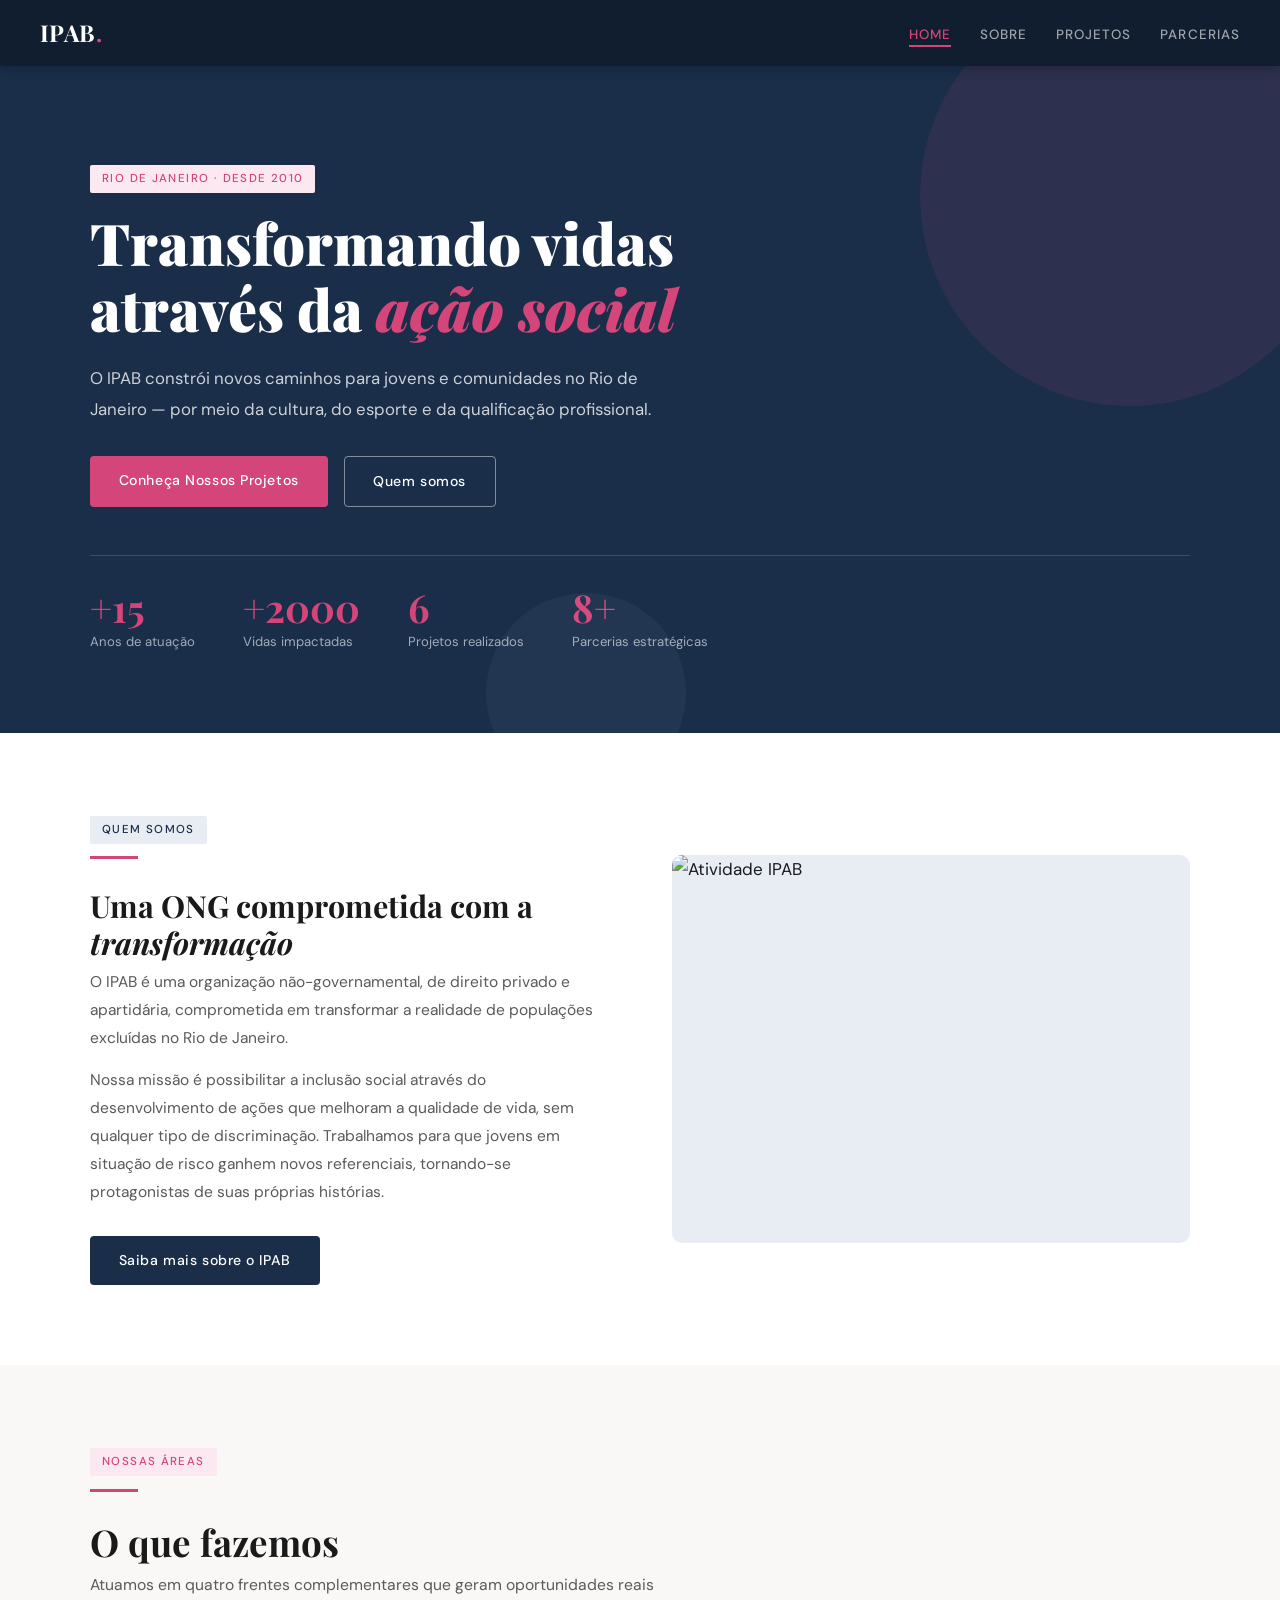
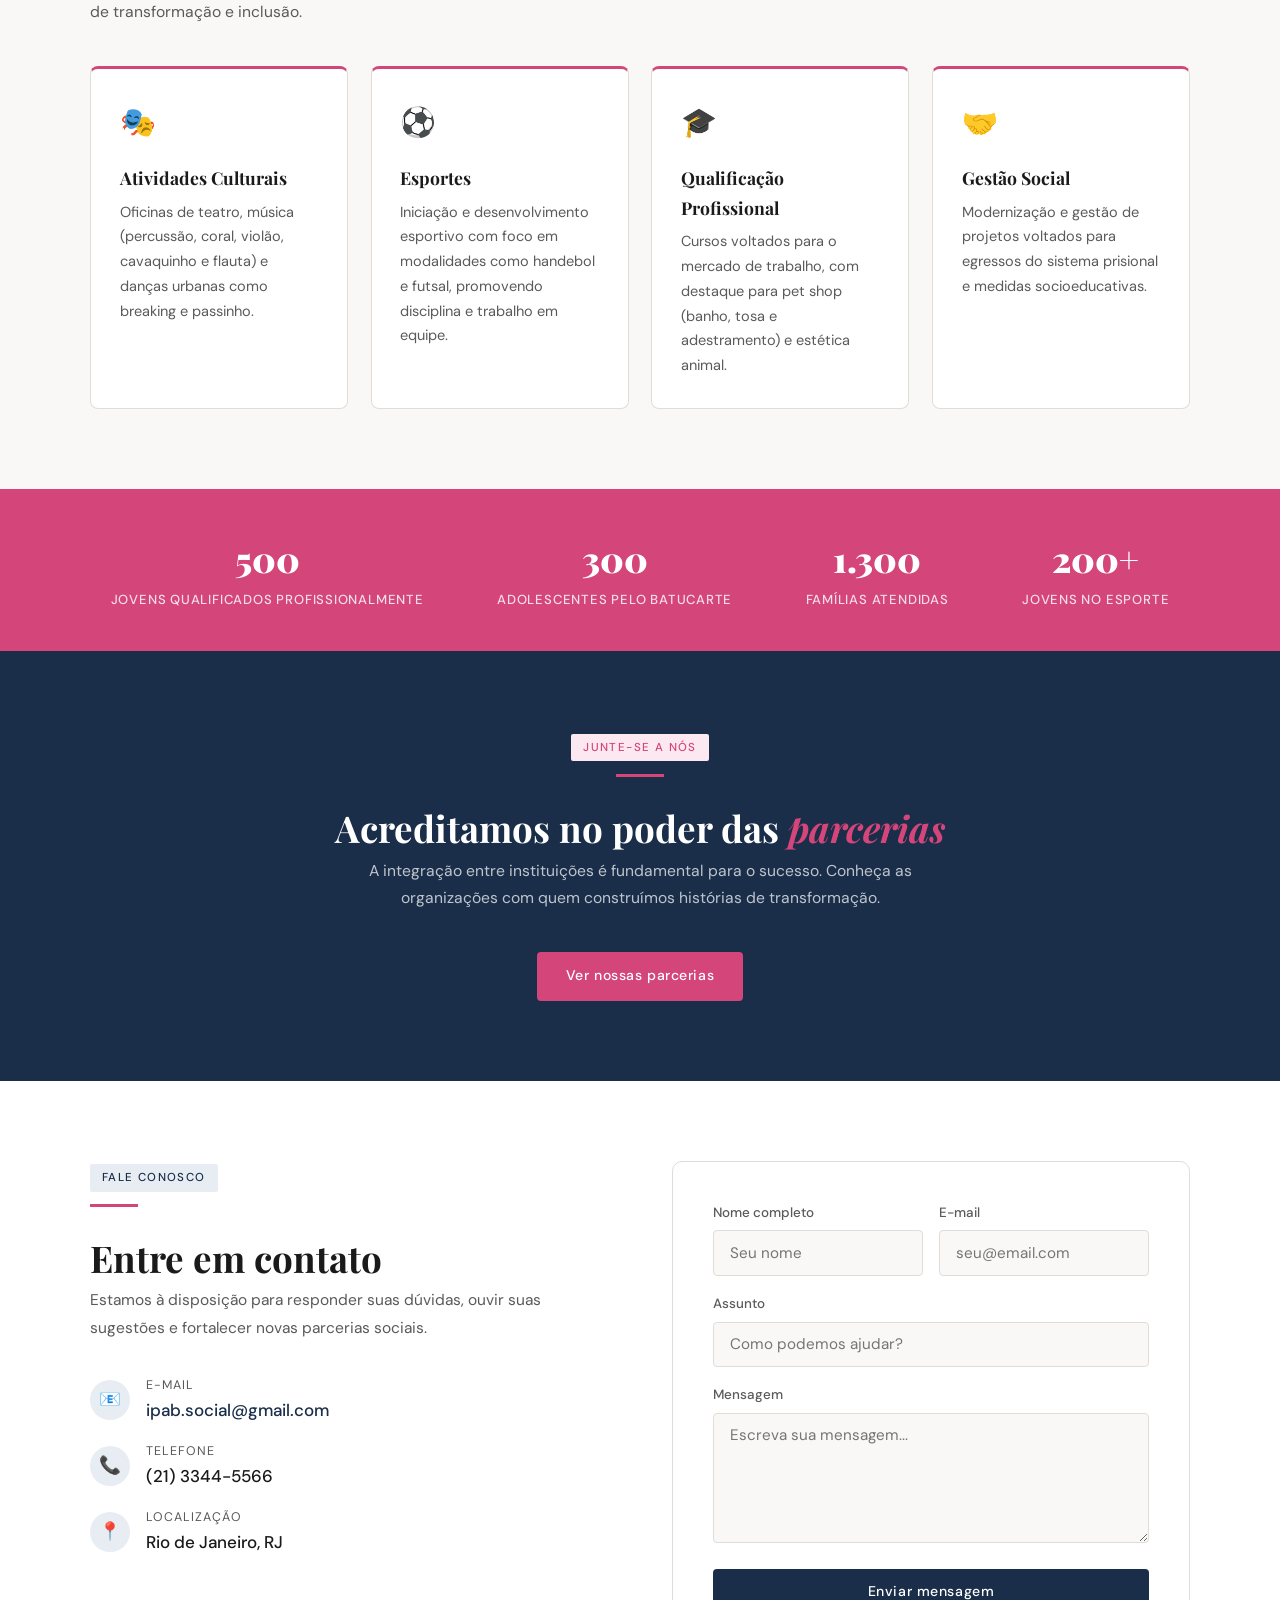
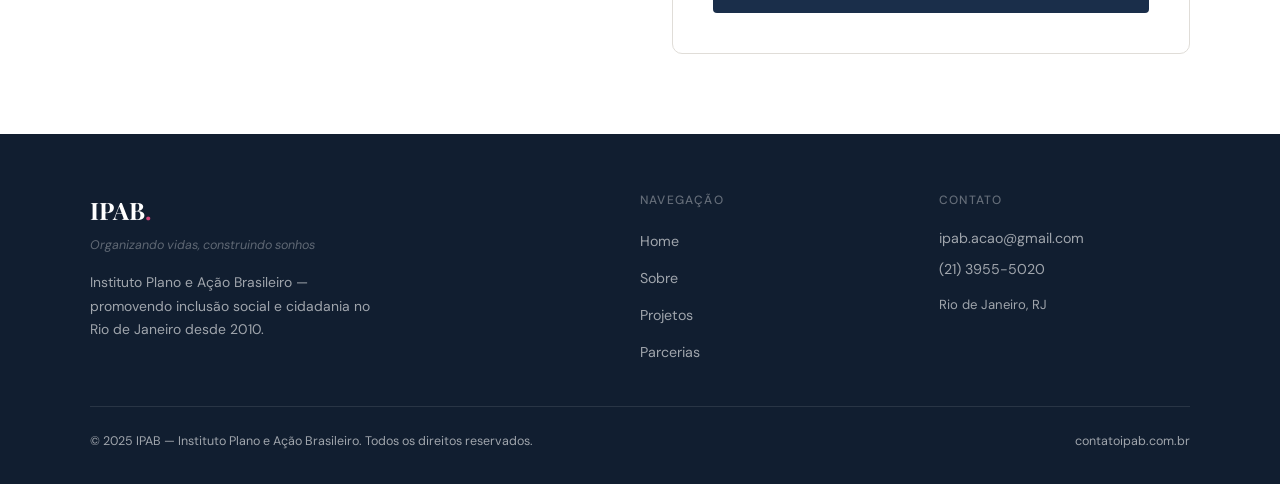
==== index.html @ f0579f7f "create and upload .html and .css files" ====
<!DOCTYPE html>
<html lang="pt-BR">
<head>
  <meta charset="UTF-8" />
  <meta name="viewport" content="width=device-width, initial-scale=1.0" />
  <title>IPAB — Instituto Plano e Ação Brasileiro</title>
  <meta name="description" content="Desde 2010, o IPAB constrói novos caminhos para jovens e comunidades no Rio de Janeiro através da cultura, esporte e qualificação profissional." />
  <link rel="stylesheet" href="style.css" />
</head>
<body>

<!-- NAV -->
<nav>
  <a class="nav-logo" href="index.html">IPAB<span>.</span></a>
  <button class="nav-toggle" aria-label="Menu" onclick="document.querySelector('nav ul').classList.toggle('aberto')">
    <span></span><span></span><span></span>
  </button>
  <ul>
    <li><a href="index.html" class="ativo">Home</a></li>
    <li><a href="sobre.html">Sobre</a></li>
    <li><a href="projetos.html">Projetos</a></li>
    <li><a href="parcerias.html">Parcerias</a></li>
  </ul>
</nav>

<!-- HERO -->
<div class="hero">
  <div class="hero-inner">
    <span class="tag">Rio de Janeiro · Desde 2010</span>
    <h1>Transformando vidas<br>através da <em>ação social</em></h1>
    <p class="sub">O IPAB constrói novos caminhos para jovens e comunidades no Rio de Janeiro — por meio da cultura, do esporte e da qualificação profissional.</p>
    <div style="margin-top:2rem; display:flex; gap:1rem; flex-wrap:wrap;">
      <a class="btn btn-rosa" href="projetos.html">Conheça Nossos Projetos</a>
      <a class="btn btn-outline" href="sobre.html">Quem somos</a>
    </div>
    <div class="hero-stats">
      <div>
        <div class="stat-num">+15</div>
        <div class="stat-label">Anos de atuação</div>
      </div>
      <div>
        <div class="stat-num">+2000</div>
        <div class="stat-label">Vidas impactadas</div>
      </div>
      <div>
        <div class="stat-num">6</div>
        <div class="stat-label">Projetos realizados</div>
      </div>
      <div>
        <div class="stat-num">8+</div>
        <div class="stat-label">Parcerias estratégicas</div>
      </div>
    </div>
  </div>
</div>

<!-- QUEM SOMOS -->
<section class="alt">
  <div class="section-inner">
    <div class="sobre-grid">
      <div class="sobre-text">
        <span class="tag" style="background:var(--azul-pale);color:var(--azul);">Quem somos</span>
        <div class="divider"></div>
        <h2 class="section-title">Uma ONG comprometida com a <em style="font-style:italic">transformação</em></h2>
        <p>O IPAB é uma organização não-governamental, de direito privado e apartidária, comprometida em transformar a realidade de populações excluídas no Rio de Janeiro.</p>
        <p>Nossa missão é possibilitar a inclusão social através do desenvolvimento de ações que melhoram a qualidade de vida, sem qualquer tipo de discriminação. Trabalhamos para que jovens em situação de risco ganhem novos referenciais, tornando-se protagonistas de suas próprias histórias.</p>
        <div style="margin-top:1.8rem;">
          <a class="btn btn-azul" href="sobre.html">Saiba mais sobre o IPAB</a>
        </div>
      </div>
      <div class="sobre-img">
        <img src="https://assets.zyrosite.com/cdn-cgi/image/format=auto,w=768,fit=crop/CLZD25CgJpuXaBjR/1-ECjZ6JQ8iOR2W0F1.png" alt="Atividade IPAB" />
      </div>
    </div>
  </div>
</section>

<!-- O QUE FAZEMOS -->
<section>
  <div class="section-inner">
    <span class="tag">Nossas Áreas</span>
    <div class="divider"></div>
    <h2 class="section-title">O que fazemos</h2>
    <p class="section-sub">Atuamos em quatro frentes complementares que geram oportunidades reais de transformação e inclusão.</p>
    <div class="card-grid">
      <div class="card">
        <div class="card-icon">🎭</div>
        <h3>Atividades Culturais</h3>
        <p>Oficinas de teatro, música (percussão, coral, violão, cavaquinho e flauta) e danças urbanas como breaking e passinho.</p>
      </div>
      <div class="card">
        <div class="card-icon">⚽</div>
        <h3>Esportes</h3>
        <p>Iniciação e desenvolvimento esportivo com foco em modalidades como handebol e futsal, promovendo disciplina e trabalho em equipe.</p>
      </div>
      <div class="card">
        <div class="card-icon">🎓</div>
        <h3>Qualificação Profissional</h3>
        <p>Cursos voltados para o mercado de trabalho, com destaque para pet shop (banho, tosa e adestramento) e estética animal.</p>
      </div>
      <div class="card">
        <div class="card-icon">🤝</div>
        <h3>Gestão Social</h3>
        <p>Modernização e gestão de projetos voltados para egressos do sistema prisional e medidas socioeducativas.</p>
      </div>
    </div>
  </div>
</section>

<!-- NÚMEROS -->
<div class="info-bar">
  <div class="info-bar-inner">
    <div class="info-item">
      <div class="num">500</div>
      <div class="lbl">Jovens qualificados profissionalmente</div>
    </div>
    <div class="info-item">
      <div class="num">300</div>
      <div class="lbl">Adolescentes pelo Batucarte</div>
    </div>
    <div class="info-item">
      <div class="num">1.300</div>
      <div class="lbl">Famílias atendidas</div>
    </div>
    <div class="info-item">
      <div class="num">200+</div>
      <div class="lbl">Jovens no esporte</div>
    </div>
  </div>
</div>

<!-- CTA PARCERIAS -->
<section class="azul">
  <div class="section-inner" style="text-align:center; max-width:640px;">
    <span class="tag">Junte-se a nós</span>
    <div class="divider" style="margin:0.8rem auto 1.8rem;"></div>
    <h2 class="section-title" style="color:var(--branco);">Acreditamos no poder das <em style="font-style:italic;color:var(--rosa)">parcerias</em></h2>
    <p class="section-sub" style="color:rgba(255,255,255,0.72); max-width:100%;">A integração entre instituições é fundamental para o sucesso. Conheça as organizações com quem construímos histórias de transformação.</p>
    <a class="btn btn-rosa" href="parcerias.html">Ver nossas parcerias</a>
  </div>
</section>

<!-- CONTATO RÁPIDO -->
<section class="alt" id="contato">
  <div class="section-inner">
    <div style="display:grid; grid-template-columns:1fr 1fr; gap:4rem; align-items:start;">
      <div>
        <span class="tag" style="background:var(--azul-pale);color:var(--azul);">Fale conosco</span>
        <div class="divider"></div>
        <h2 class="section-title">Entre em contato</h2>
        <p style="color:var(--cinza); font-size:0.97rem; line-height:1.8; margin-bottom:2rem;">Estamos à disposição para responder suas dúvidas, ouvir suas sugestões e fortalecer novas parcerias sociais.</p>
        <div style="display:flex; flex-direction:column; gap:1rem;">
          <div style="display:flex; align-items:center; gap:1rem;">
            <div style="width:40px;height:40px;border-radius:50%;background:var(--azul-pale);display:flex;align-items:center;justify-content:center;font-size:1.1rem;">📧</div>
            <div>
              <div style="font-size:0.78rem;color:var(--cinza);text-transform:uppercase;letter-spacing:0.08em;">E-mail</div>
              <a href="mailto:ipab.social@gmail.com" style="color:var(--azul);font-weight:500;text-decoration:none;">ipab.social@gmail.com</a>
            </div>
          </div>
          <div style="display:flex; align-items:center; gap:1rem;">
            <div style="width:40px;height:40px;border-radius:50%;background:var(--azul-pale);display:flex;align-items:center;justify-content:center;font-size:1.1rem;">📞</div>
            <div>
              <div style="font-size:0.78rem;color:var(--cinza);text-transform:uppercase;letter-spacing:0.08em;">Telefone</div>
              <span style="color:var(--escuro);font-weight:500;">(21) 3344-5566</span>
            </div>
          </div>
          <div style="display:flex; align-items:center; gap:1rem;">
            <div style="width:40px;height:40px;border-radius:50%;background:var(--azul-pale);display:flex;align-items:center;justify-content:center;font-size:1.1rem;">📍</div>
            <div>
              <div style="font-size:0.78rem;color:var(--cinza);text-transform:uppercase;letter-spacing:0.08em;">Localização</div>
              <span style="color:var(--escuro);font-weight:500;">Rio de Janeiro, RJ</span>
            </div>
          </div>
        </div>
      </div>
      <div class="form-wrap">
        <div class="form-row">
          <div class="form-group">
            <label for="nome">Nome completo</label>
            <input type="text" id="nome" placeholder="Seu nome" />
          </div>
          <div class="form-group">
            <label for="email">E-mail</label>
            <input type="email" id="email" placeholder="seu@email.com" />
          </div>
        </div>
        <div class="form-group">
          <label for="assunto">Assunto</label>
          <input type="text" id="assunto" placeholder="Como podemos ajudar?" />
        </div>
        <div class="form-group">
          <label for="msg">Mensagem</label>
          <textarea id="msg" placeholder="Escreva sua mensagem..."></textarea>
        </div>
        <button class="btn btn-azul" style="width:100%;" onclick="alert('Mensagem enviada! Entraremos em contato em breve.')">Enviar mensagem</button>
      </div>
    </div>
  </div>
</section>

<!-- FOOTER -->
<footer>
  <div class="footer-inner">
    <div>
      <div class="f-logo">IPAB<span>.</span></div>
      <div class="f-slogan">Organizando vidas, construindo sonhos</div>
      <p class="f-desc">Instituto Plano e Ação Brasileiro — promovendo inclusão social e cidadania no Rio de Janeiro desde 2010.</p>
    </div>
    <div>
      <h4>Navegação</h4>
      <ul>
        <li><a href="index.html">Home</a></li>
        <li><a href="sobre.html">Sobre</a></li>
        <li><a href="projetos.html">Projetos</a></li>
        <li><a href="parcerias.html">Parcerias</a></li>
      </ul>
    </div>
    <div class="f-contact">
      <h4>Contato</h4>
      <p><a href="mailto:ipab.acao@gmail.com">ipab.acao@gmail.com</a></p>
      <p>(21) 3955-5020</p>
      <p style="margin-top:0.8rem; font-size:0.82rem;">Rio de Janeiro, RJ</p>
    </div>
  </div>
  <div class="footer-bottom">
    <span>© 2025 IPAB — Instituto Plano e Ação Brasileiro. Todos os direitos reservados.</span>
    <span>contatoipab.com.br</span>
  </div>
</footer>

</body>
</html>
---- style.css ----
@import url('https://fonts.googleapis.com/css2?family=Playfair+Display:ital,wght@0,700;0,900;1,700&family=DM+Sans:wght@300;400;500&display=swap');

*, *::before, *::after { box-sizing: border-box; margin: 0; padding: 0; }

:root {
  --azul:         #1a2e4a;
  --azul-escuro:  #111e30;
  --azul-hover:   #253d61;
  --azul-pale:    #e8edf4;
  --rosa:         #d4457a;
  --rosa-hover:   #bc3568;
  --rosa-pale:    #fce8f0;
  --creme:        #f9f8f6;
  --escuro:       #1a1a1a;
  --cinza:        #5a5a5a;
  --cinza-claro:  #e0ddd8;
  --branco:       #ffffff;
  --serif: 'Playfair Display', Georgia, serif;
  --sans:  'DM Sans', system-ui, sans-serif;
  --max:   1100px;
}

html { scroll-behavior: smooth; }
body {
  font-family: var(--sans);
  background: var(--creme);
  color: var(--escuro);
  font-size: 17px;
  line-height: 1.7;
}

.container { max-width: var(--max); margin: 0 auto; padding: 0 2rem; }
.tag {
  display: inline-block;
  background: var(--rosa-pale); color: var(--rosa);
  font-size: 0.72rem; font-weight: 500;
  letter-spacing: 0.12em; text-transform: uppercase;
  padding: 4px 12px; border-radius: 2px;
}
.tag-azul {
  background: var(--azul-pale); color: var(--azul);
}
.divider { width: 48px; height: 3px; background: var(--rosa); margin: 0.8rem 0 1.8rem; }

/* NAV */
nav {
  position: sticky; top: 0; z-index: 200;
  background: var(--azul-escuro);
  height: 66px; display: flex; align-items: center;
  justify-content: space-between; padding: 0 2.5rem;
  box-shadow: 0 2px 12px rgba(0,0,0,0.25);
}
.nav-logo {
  font-family: var(--serif); font-size: 1.45rem; font-weight: 700;
  color: var(--branco); text-decoration: none; letter-spacing: 0.02em;
}
.nav-logo span { color: var(--rosa); }
nav ul { list-style: none; display: flex; gap: 1.8rem; }
nav ul a {
  font-size: 0.84rem; font-weight: 500; letter-spacing: 0.08em;
  text-transform: uppercase; color: rgba(255,255,255,0.6);
  text-decoration: none; padding-bottom: 2px;
  border-bottom: 2px solid transparent;
  transition: color 0.2s, border-color 0.2s;
}
nav ul a:hover { color: var(--branco); }
nav ul a.ativo { color: var(--rosa); border-bottom-color: var(--rosa); }
.nav-toggle {
  display: none; background: none; border: none;
  cursor: pointer; flex-direction: column; gap: 5px; padding: 4px;
}
.nav-toggle span { display: block; width: 24px; height: 2px; background: var(--branco); border-radius: 2px; }

@media (max-width: 720px) {
  .nav-toggle { display: flex; }
  nav ul {
    display: none; flex-direction: column; gap: 0;
    position: absolute; top: 66px; left: 0; right: 0;
    background: var(--azul-escuro); padding: 1rem 0;
    box-shadow: 0 8px 20px rgba(0,0,0,0.2);
  }
  nav ul.aberto { display: flex; }
  nav ul a { padding: 0.75rem 2.5rem; border-bottom: none; }
  nav { position: relative; }
}

/* HERO */
.hero {
  background: var(--azul); color: var(--branco);
  padding: 6rem 2.5rem 5rem; position: relative; overflow: hidden;
}
.hero::before {
  content: ''; position: absolute; top: -80px; right: -60px;
  width: 420px; height: 420px; border-radius: 50%;
  background: rgba(212,69,122,0.10); pointer-events: none;
}
.hero::after {
  content: ''; position: absolute; bottom: -60px; left: 38%;
  width: 200px; height: 200px; border-radius: 50%;
  background: rgba(255,255,255,0.04); pointer-events: none;
}
.hero-inner { max-width: var(--max); margin: 0 auto; position: relative; }
.hero h1 {
  font-family: var(--serif);
  font-size: clamp(2.2rem, 4.5vw, 3.8rem);
  font-weight: 900; line-height: 1.15;
  margin: 1rem 0 1.4rem;
}
.hero h1 em { font-style: italic; color: var(--rosa); }
.hero .sub {
  font-size: 1.05rem; color: rgba(255,255,255,0.78);
  max-width: 580px; line-height: 1.8;
}
.hero-stats {
  display: flex; gap: 3rem; flex-wrap: wrap;
  margin-top: 3rem; padding-top: 2rem;
  border-top: 1px solid rgba(255,255,255,0.15);
}
.stat-num { font-family: var(--serif); font-size: 2.4rem; font-weight: 700; color: var(--rosa); line-height: 1; }
.stat-label { font-size: 0.82rem; color: rgba(255,255,255,0.6); margin-top: 4px; }

/* SECTIONS */
section { padding: 5rem 2.5rem; }
section.alt { background: var(--branco); }
section.azul { background: var(--azul); color: var(--branco); }
.section-inner { max-width: var(--max); margin: 0 auto; }
.section-title {
  font-family: var(--serif);
  font-size: clamp(1.7rem, 3vw, 2.3rem);
  font-weight: 700; line-height: 1.2; margin-bottom: 0.4rem;
}
.section-sub {
  font-size: 0.98rem; color: var(--cinza);
  max-width: 580px; line-height: 1.75; margin-bottom: 2.5rem;
}
section.azul .section-sub { color: rgba(255,255,255,0.72); }

/* BUTTON */
.btn {
  display: inline-block; padding: 0.8rem 1.8rem;
  border-radius: 4px; font-family: var(--sans);
  font-size: 0.88rem; font-weight: 500; letter-spacing: 0.04em;
  text-decoration: none; cursor: pointer; border: none;
  transition: background 0.2s, transform 0.15s;
}
.btn-rosa { background: var(--rosa); color: var(--branco); }
.btn-rosa:hover { background: var(--rosa-hover); transform: translateY(-1px); }
.btn-azul { background: var(--azul); color: var(--branco); }
.btn-azul:hover { background: var(--azul-hover); transform: translateY(-1px); }
.btn-outline { background: transparent; color: var(--branco); border: 1.5px solid rgba(255,255,255,0.45); }
.btn-outline:hover { background: rgba(255,255,255,0.1); }

/* SERVICE CARDS */
.card-grid {
  display: grid; grid-template-columns: repeat(auto-fit, minmax(230px, 1fr));
  gap: 1.4rem; margin-top: 2rem;
}
.card {
  background: var(--branco); border: 1px solid var(--cinza-claro);
  border-radius: 8px; padding: 1.8rem;
  border-top: 3px solid var(--rosa);
  transition: box-shadow 0.2s, transform 0.2s;
}
.card:hover { box-shadow: 0 6px 24px rgba(0,0,0,0.08); transform: translateY(-2px); }
.card-icon { font-size: 1.8rem; margin-bottom: 1rem; }
.card h3 { font-family: var(--serif); font-size: 1.1rem; margin-bottom: 0.5rem; }
.card p { font-size: 0.91rem; color: var(--cinza); line-height: 1.7; }

/* PROJETO CARDS */
.projetos-grid {
  display: grid; grid-template-columns: repeat(auto-fit, minmax(300px, 1fr));
  gap: 1.6rem; margin-top: 2rem;
}
.projeto-card {
  background: var(--branco); border: 1px solid var(--cinza-claro);
  border-radius: 8px; overflow: hidden;
  display: flex; flex-direction: column;
  transition: box-shadow 0.2s, transform 0.2s;
}
.projeto-card:hover { box-shadow: 0 8px 28px rgba(0,0,0,0.09); transform: translateY(-2px); }
.projeto-header {
  background: var(--azul-pale); padding: 1.4rem 1.7rem 1.2rem;
  border-bottom: 3px solid var(--rosa);
}
.projeto-header .periodo {
  font-size: 0.72rem; font-weight: 500; color: var(--azul);
  letter-spacing: 0.1em; text-transform: uppercase; margin-bottom: 0.4rem;
}
.projeto-header h3 { font-family: var(--serif); font-size: 1.1rem; color: var(--azul-escuro); line-height: 1.3; }
.projeto-body { padding: 1.3rem 1.7rem 1.7rem; flex: 1; }
.projeto-body .parceiro { font-size: 0.78rem; color: var(--cinza); font-style: italic; margin-bottom: 0.7rem; }
.projeto-body p { font-size: 0.91rem; color: var(--cinza); line-height: 1.7; }
.projeto-impacto {
  display: flex; align-items: center; gap: 0.5rem;
  margin-top: 1rem; padding-top: 1rem;
  border-top: 1px solid var(--cinza-claro);
  font-size: 0.84rem; color: var(--azul); font-weight: 500;
}
.projeto-impacto::before {
  content: ''; width: 8px; height: 8px;
  border-radius: 50%; background: var(--rosa); flex-shrink: 0;
}

/* PARCERIAS */
.parceria-grid {
  display: grid; grid-template-columns: repeat(auto-fit, minmax(220px, 1fr));
  gap: 1.2rem; margin-top: 2rem;
}
.parceria-item {
  background: var(--branco); border: 1px solid var(--cinza-claro);
  border-radius: 8px; padding: 1.5rem 1.4rem;
  display: flex; align-items: flex-start; gap: 1rem;
  transition: box-shadow 0.2s;
}
.parceria-item:hover { box-shadow: 0 4px 16px rgba(0,0,0,0.07); }
.p-icon {
  width: 40px; height: 40px; border-radius: 50%;
  background: var(--azul-pale); display: flex;
  align-items: center; justify-content: center;
  flex-shrink: 0; font-size: 1.1rem;
}
.parceria-item h4 { font-size: 0.93rem; font-weight: 500; color: var(--escuro); margin-bottom: 2px; }
.parceria-item p { font-size: 0.81rem; color: var(--cinza); line-height: 1.5; }

/* FORM */
.form-wrap {
  background: var(--branco); border: 1px solid var(--cinza-claro);
  border-radius: 10px; padding: 2.5rem; max-width: 620px;
}
.form-group { margin-bottom: 1.1rem; }
.form-group label { display: block; font-size: 0.84rem; font-weight: 500; margin-bottom: 0.35rem; color: var(--cinza); }
.form-group input,
.form-group textarea {
  width: 100%; padding: 0.72rem 1rem;
  border: 1.5px solid var(--cinza-claro); border-radius: 4px;
  font-family: var(--sans); font-size: 0.95rem; color: var(--escuro);
  background: var(--creme); outline: none; transition: border-color 0.2s;
}
.form-group input:focus,
.form-group textarea:focus { border-color: var(--rosa); background: var(--branco); }
.form-group textarea { resize: vertical; min-height: 130px; }
.form-row { display: grid; grid-template-columns: 1fr 1fr; gap: 1rem; }
@media (max-width: 560px) { .form-row { grid-template-columns: 1fr; } }

/* SOBRE TWO-COL */
.sobre-grid { display: grid; grid-template-columns: 1fr 1fr; gap: 4rem; align-items: center; }
.sobre-grid.rev { direction: rtl; }
.sobre-grid.rev > * { direction: ltr; }
@media (max-width: 800px) {
  .sobre-grid, .sobre-grid.rev { grid-template-columns: 1fr; direction: ltr; }
}
.sobre-text h2 { font-family: var(--serif); font-size: 1.9rem; font-weight: 700; margin-bottom: 0.5rem; }
.sobre-text p { font-size: 0.97rem; color: var(--cinza); line-height: 1.8; }
.sobre-text p + p { margin-top: 0.9rem; }
.sobre-img {
  border-radius: 10px; overflow: hidden;
  aspect-ratio: 4/3; background: var(--azul-pale);
  display: flex; align-items: center; justify-content: center;
}
.sobre-img img { width: 100%; height: 100%; object-fit: cover; display: block; }

/* INFO BAR */
.info-bar { background: var(--rosa); color: var(--branco); padding: 2.5rem; }
.info-bar-inner {
  max-width: var(--max); margin: 0 auto;
  display: flex; justify-content: space-around;
  flex-wrap: wrap; gap: 2rem; align-items: center;
}
.info-item { text-align: center; }
.info-item .num { font-family: var(--serif); font-size: 2.2rem; font-weight: 900; }
.info-item .lbl { font-size: 0.82rem; font-weight: 500; letter-spacing: 0.06em; opacity: 0.82; text-transform: uppercase; }

/* CONTATO ICONS */
.contato-icon {
  width: 40px; height: 40px; border-radius: 50%;
  background: var(--azul-pale);
  display: flex; align-items: center; justify-content: center; font-size: 1.1rem;
}

/* FOOTER */
footer {
  background: var(--azul-escuro);
  color: rgba(255,255,255,0.6); padding: 3.5rem 2.5rem 2rem;
}
.footer-inner {
  max-width: var(--max); margin: 0 auto;
  display: grid; grid-template-columns: 2fr 1fr 1fr; gap: 3rem;
}
@media (max-width: 700px) { .footer-inner { grid-template-columns: 1fr; gap: 2rem; } }
.f-logo { font-family: var(--serif); font-size: 1.5rem; font-weight: 700; color: var(--branco); margin-bottom: 0.3rem; }
.f-logo span { color: var(--rosa); }
.f-slogan { font-size: 0.78rem; font-style: italic; opacity: 0.55; margin-bottom: 0.9rem; }
.f-desc { font-size: 0.87rem; line-height: 1.7; max-width: 280px; }
footer h4 { font-size: 0.75rem; font-weight: 500; text-transform: uppercase; letter-spacing: 0.1em; color: rgba(255,255,255,0.35); margin-bottom: 1rem; }
footer ul { list-style: none; }
footer ul li { margin-bottom: 0.5rem; }
footer ul a { color: rgba(255,255,255,0.6); text-decoration: none; font-size: 0.89rem; transition: color 0.2s; }
footer ul a:hover { color: var(--rosa); }
.f-contact p { font-size: 0.89rem; margin-bottom: 0.4rem; }
.f-contact a { color: rgba(255,255,255,0.6); text-decoration: none; }
.f-contact a:hover { color: var(--rosa); }
.footer-bottom {
  max-width: var(--max); margin: 2rem auto 0;
  padding-top: 1.5rem; border-top: 1px solid rgba(255,255,255,0.1);
  display: flex; justify-content: space-between;
  font-size: 0.78rem; flex-wrap: wrap; gap: 0.5rem;
}
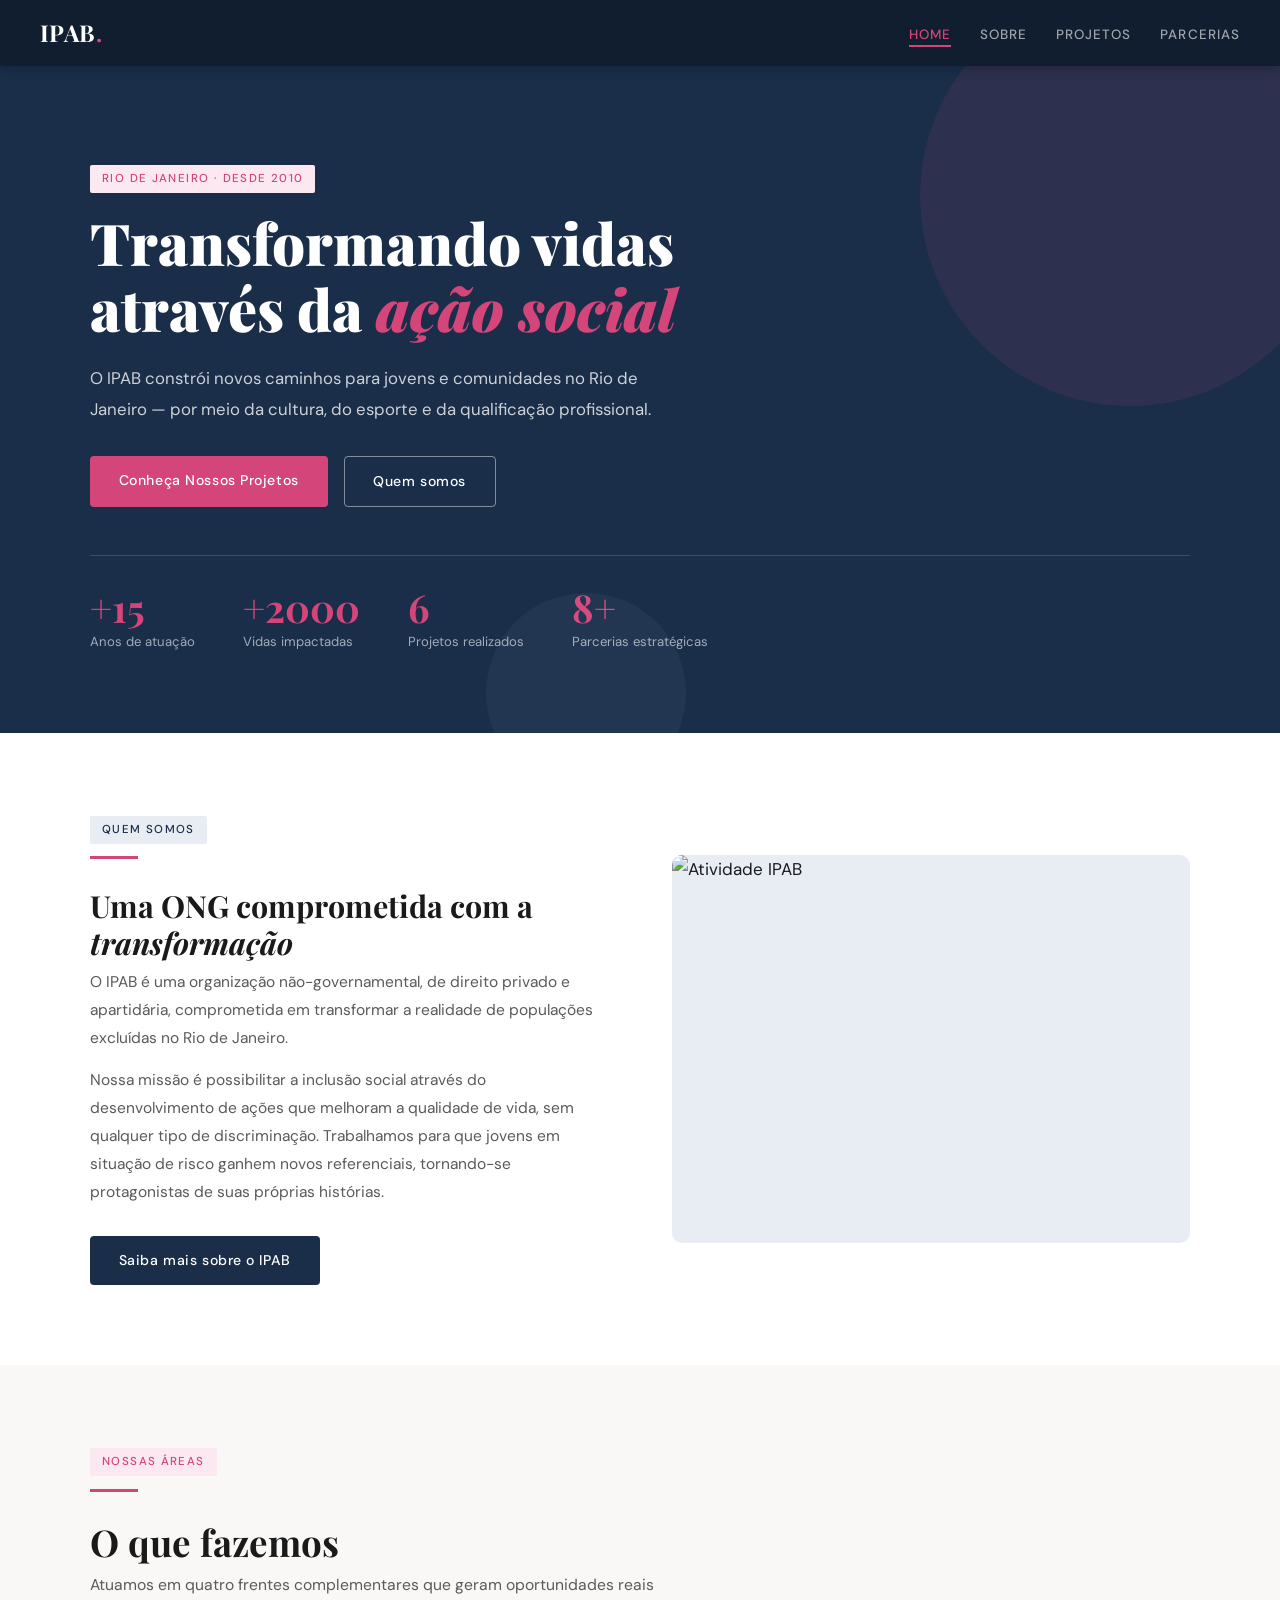
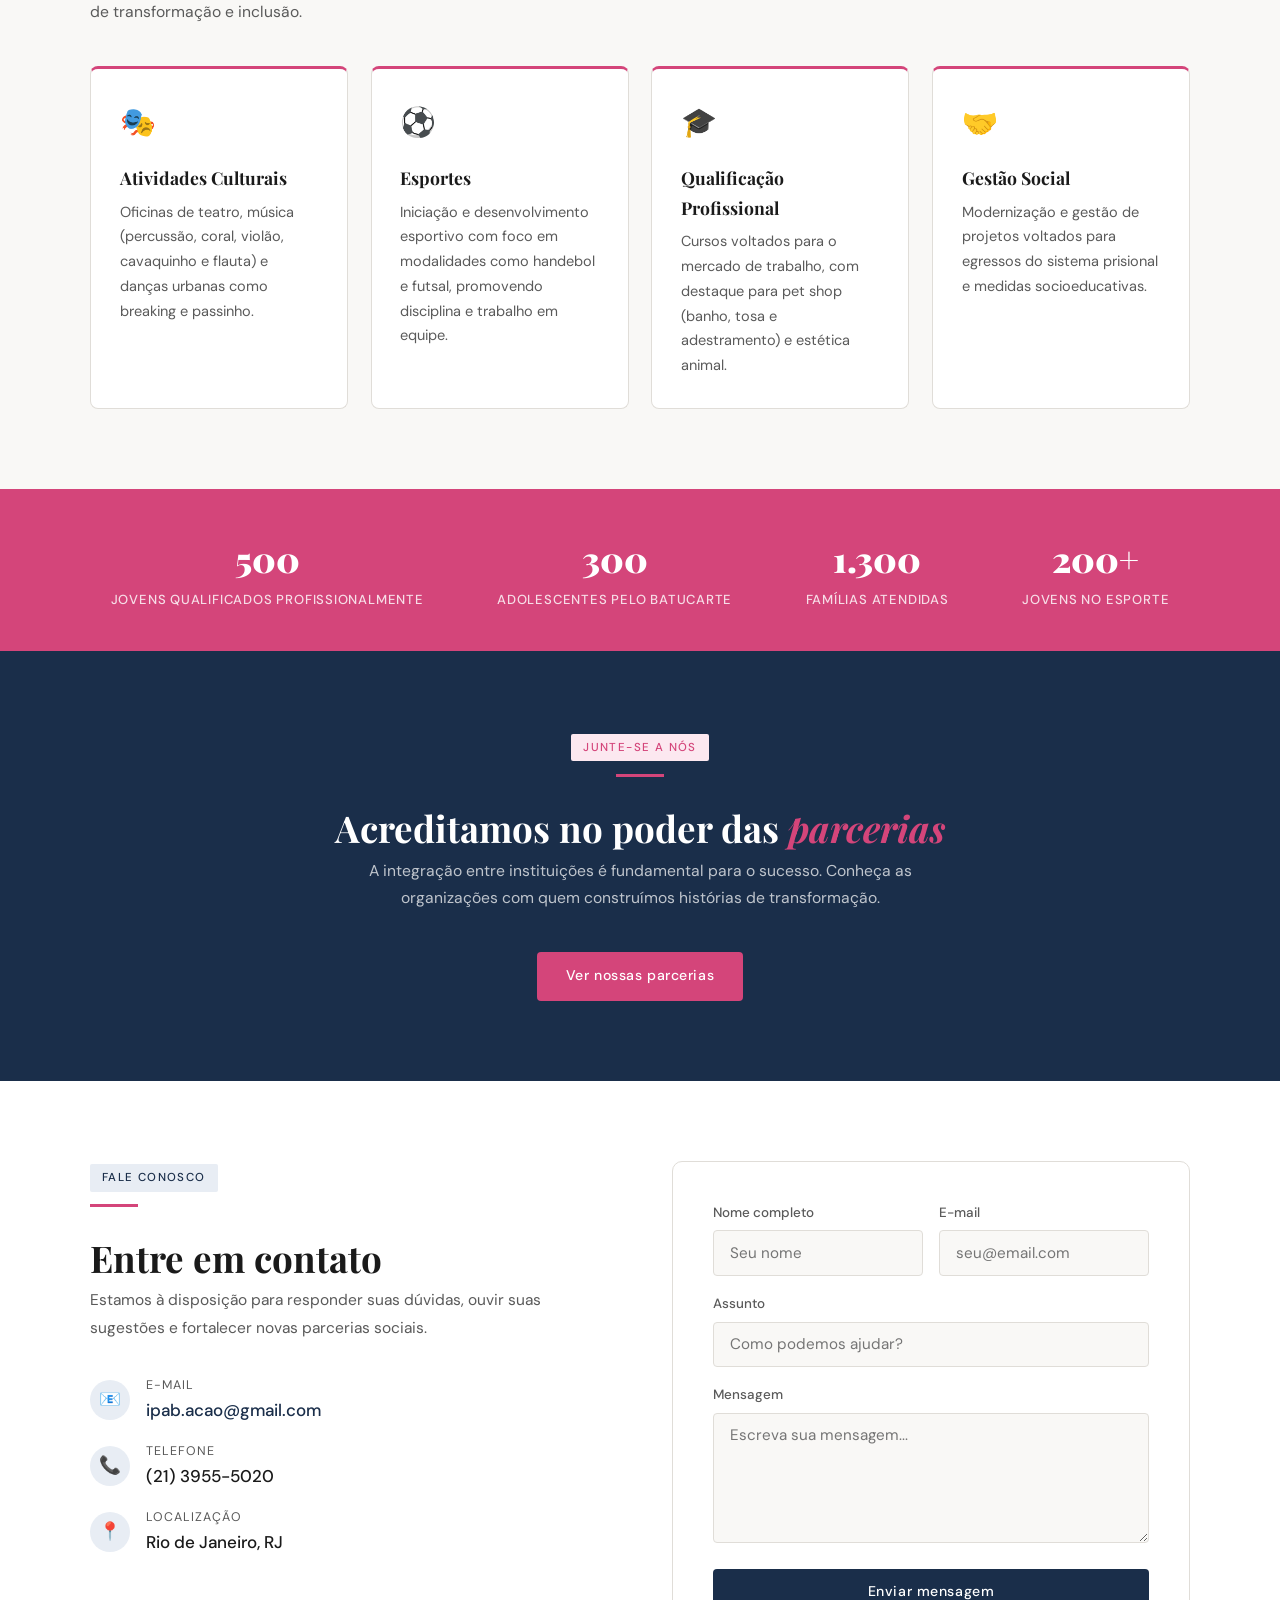
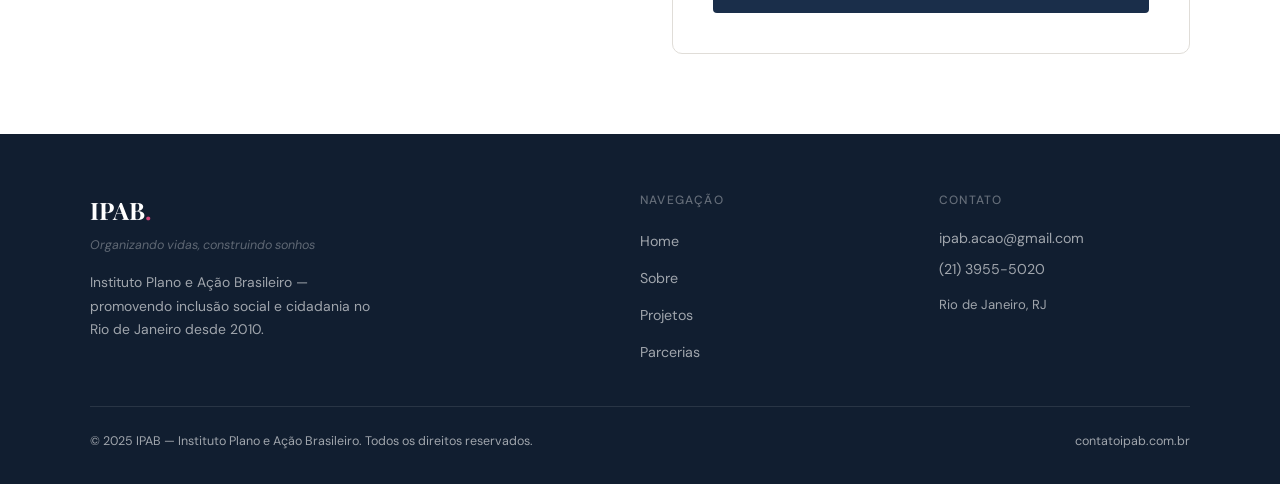
==== commit 53996d65: "update contact email and phone number in index.html" ====
--- a/index.html
+++ b/index.html
@@ -154,14 +154,14 @@
             <div style="width:40px;height:40px;border-radius:50%;background:var(--azul-pale);display:flex;align-items:center;justify-content:center;font-size:1.1rem;">📧</div>
             <div>
               <div style="font-size:0.78rem;color:var(--cinza);text-transform:uppercase;letter-spacing:0.08em;">E-mail</div>
-              <a href="mailto:ipab.social@gmail.com" style="color:var(--azul);font-weight:500;text-decoration:none;">ipab.social@gmail.com</a>
+              <a href="mailto:ipab.social@gmail.com" style="color:var(--azul);font-weight:500;text-decoration:none;">ipab.acao@gmail.com</a>
             </div>
           </div>
           <div style="display:flex; align-items:center; gap:1rem;">
             <div style="width:40px;height:40px;border-radius:50%;background:var(--azul-pale);display:flex;align-items:center;justify-content:center;font-size:1.1rem;">📞</div>
             <div>
               <div style="font-size:0.78rem;color:var(--cinza);text-transform:uppercase;letter-spacing:0.08em;">Telefone</div>
-              <span style="color:var(--escuro);font-weight:500;">(21) 3344-5566</span>
+              <span style="color:var(--escuro);font-weight:500;">(21) 3955-5020</span>
             </div>
           </div>
           <div style="display:flex; align-items:center; gap:1rem;">
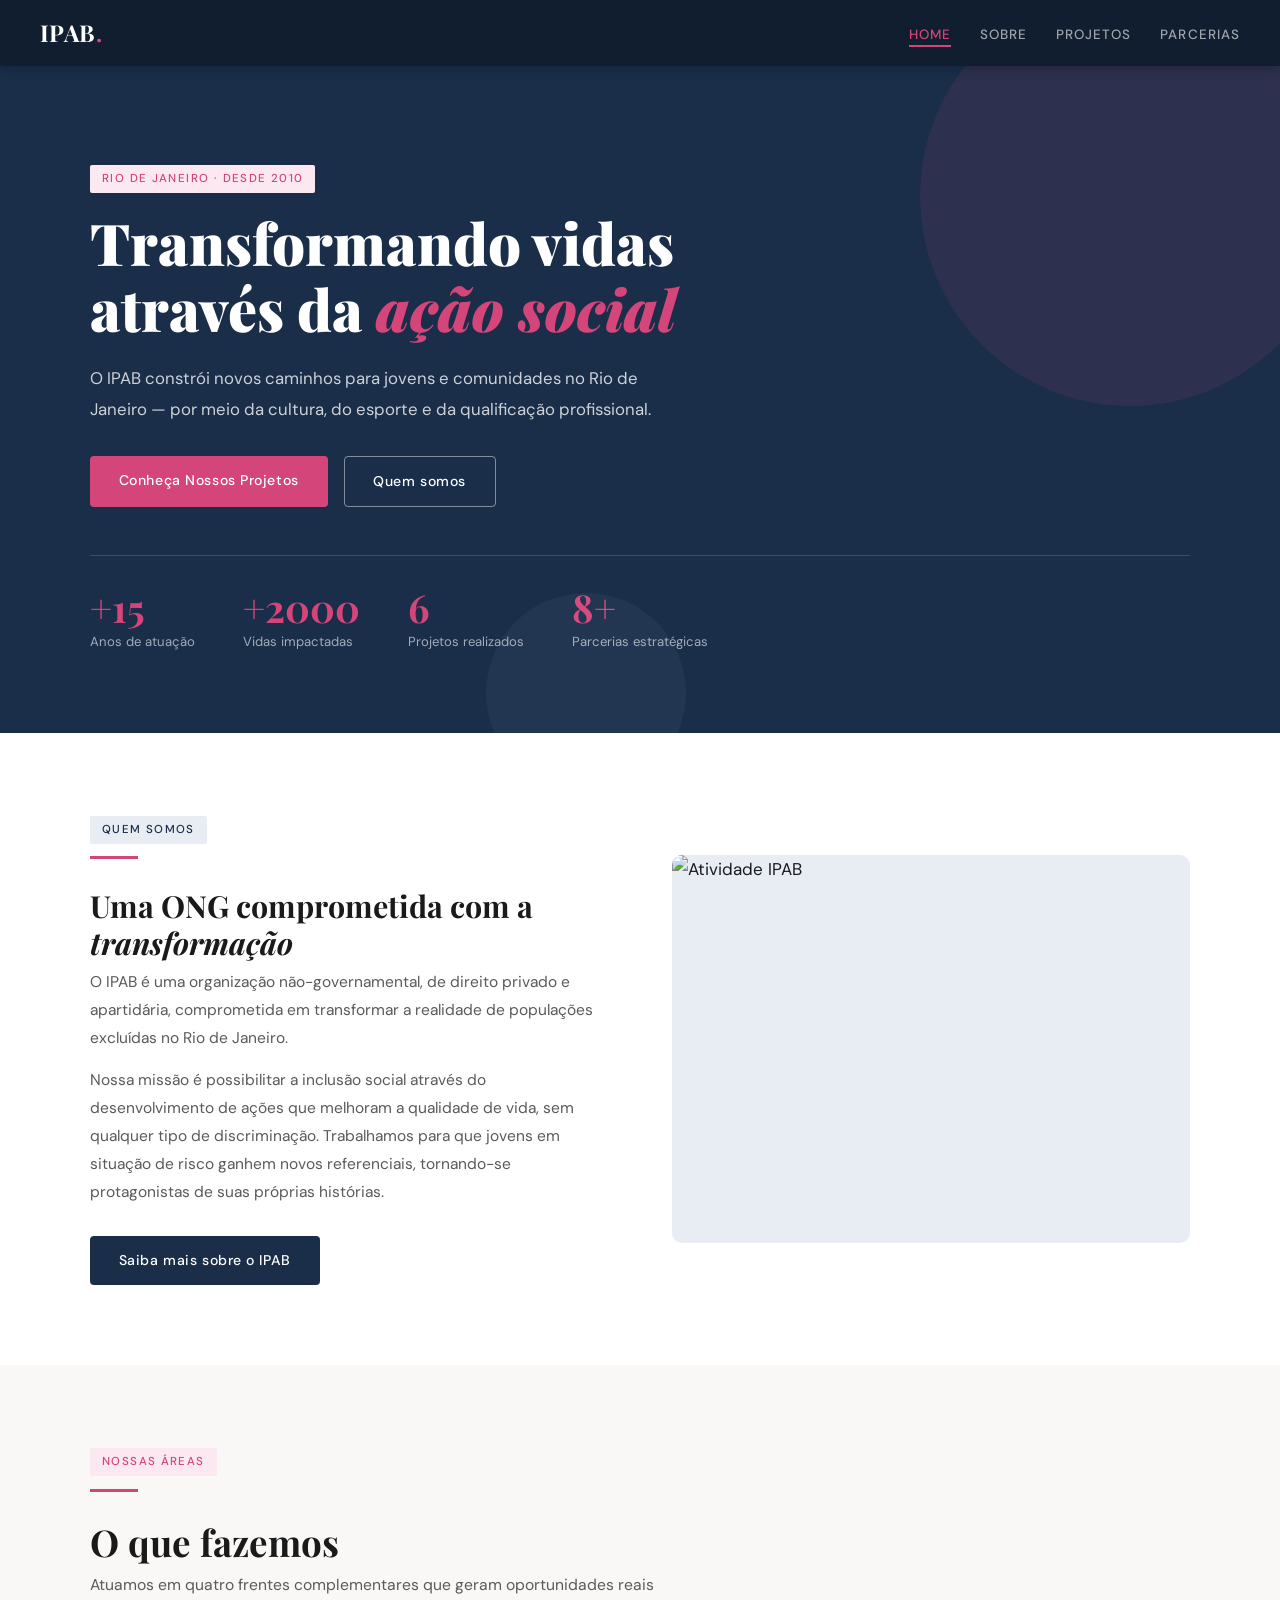
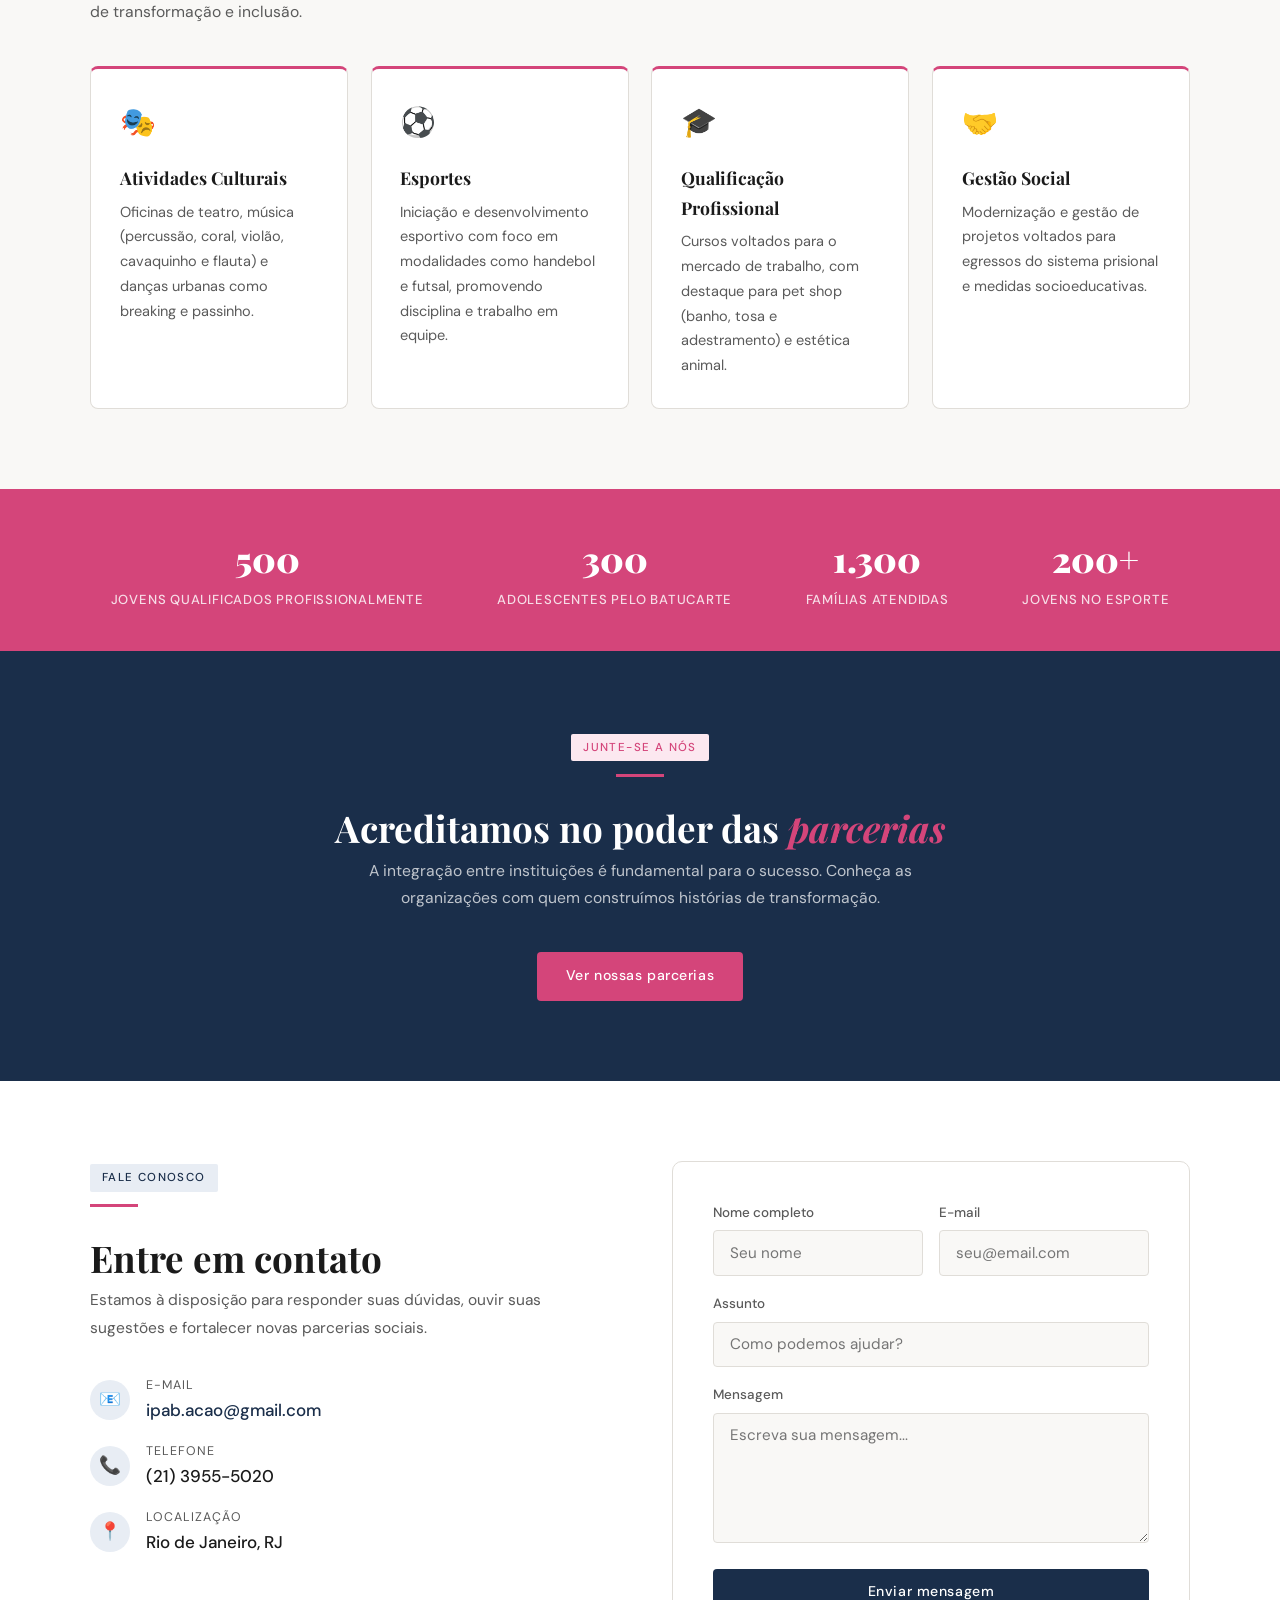
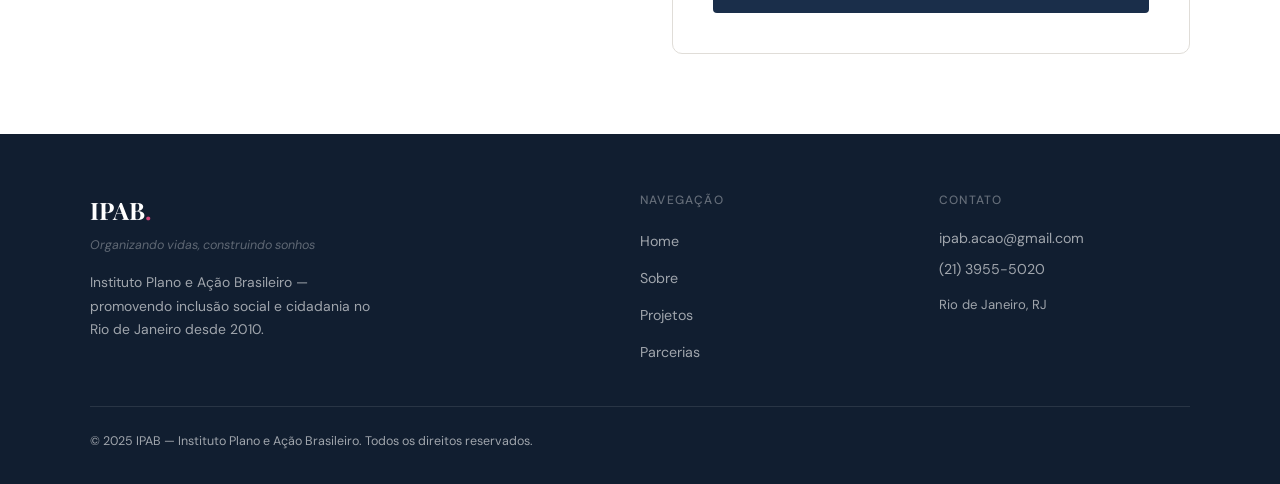
==== commit ede858c0: "upload new index.html" ====
--- a/index.html
+++ b/index.html
@@ -224,7 +224,7 @@
   </div>
   <div class="footer-bottom">
     <span>© 2025 IPAB — Instituto Plano e Ação Brasileiro. Todos os direitos reservados.</span>
-    <span>contatoipab.com.br</span>
+
   </div>
 </footer>
 
